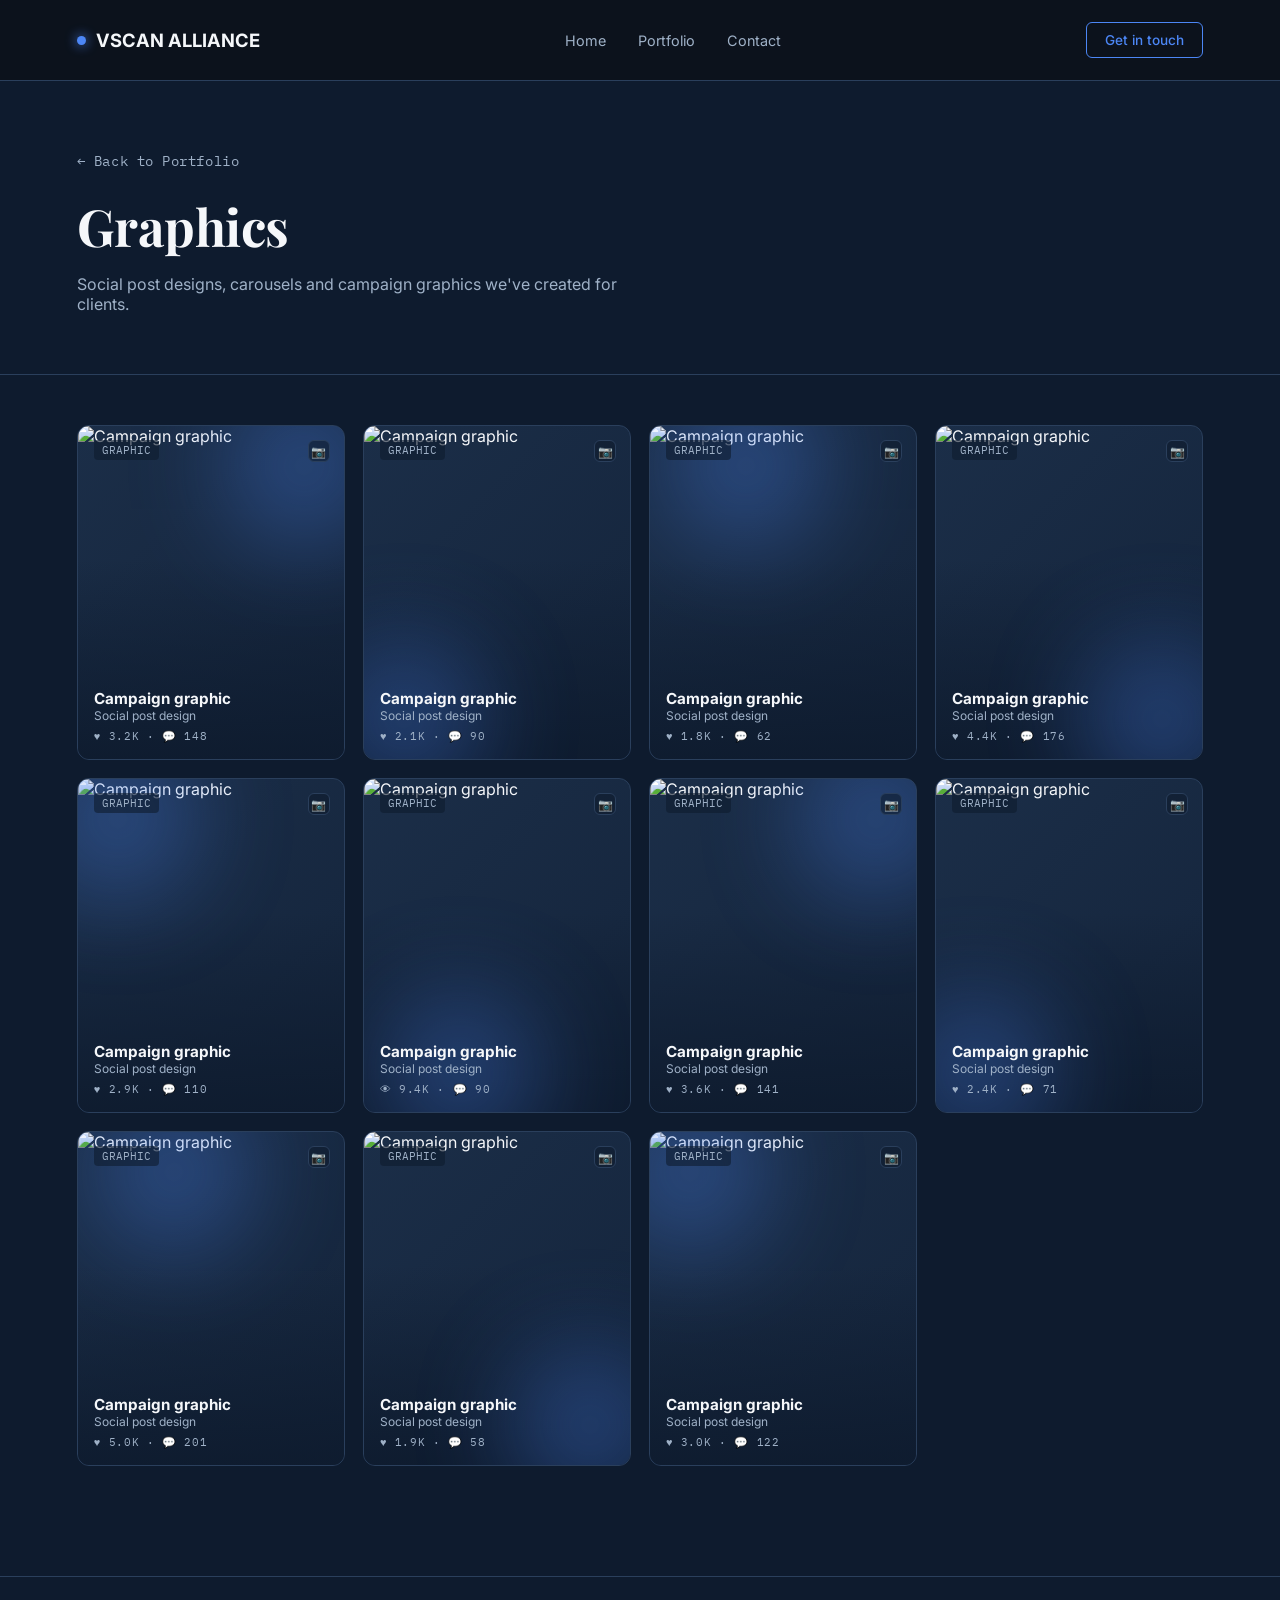
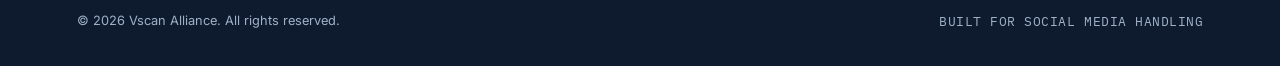
==== graphics.html @ eb7cdc83 "Add files via upload" ====
<!DOCTYPE html>
<html lang="en">
<head>
<meta charset="UTF-8">
<meta name="viewport" content="width=device-width, initial-scale=1.0">
<title>Graphics — Vscan Alliance</title>
<link rel="preconnect" href="https://fonts.googleapis.com">
<link href="https://fonts.googleapis.com/css2?family=Playfair+Display:ital,wght@0,600;0,700;1,600;1,700&family=Inter:wght@400;500;600&family=IBM+Plex+Mono:wght@400;500&display=swap" rel="stylesheet">
<link rel="stylesheet" href="style.css">
</head>
<body>

<nav>
  <div class="logo"><span class="logo-dot"></span>VSCAN ALLIANCE</div>
  <div class="links">
    <a href="index.html">Home</a>
    <a href="portfolio.html">Portfolio</a>
    <a href="index.html#contact">Contact</a>
  </div>
  <a href="index.html#contact" class="nav-cta">Get in touch</a>
</nav>

<section class="page-header">
  <a href="portfolio.html" class="back-link mono">← Back to Portfolio</a>
  <h1>Graphics</h1>
  <p>Social post designs, carousels and campaign graphics we've created for clients.</p>
</section>

<section style="padding-top:50px;">
  <div class="portfolio-grid" id="portfolioGrid"></div>
</section>

<div id="lightbox" class="lightbox">
  <div class="lightbox-close" id="lightboxClose">✕</div>
  <div class="lightbox-inner" id="lightboxInner"></div>
</div>

<footer>
  <div>© 2026 Vscan Alliance. All rights reserved.</div>
  <div class="mono">BUILT FOR SOCIAL MEDIA HANDLING</div>
</footer>

<script src="gallery.js"></script>
<script>
  const items = [
    { type:"graphic", src:"graphics/graphic1.jpeg", title:"Campaign graphic", desc:"Social post design", stats:"♥ 3.2K · 💬 148" },
    { type:"graphic", src:"graphics/graphic2.jpeg", title:"Campaign graphic", desc:"Social post design", stats:"♥ 2.1K · 💬 90" },
    { type:"graphic", src:"graphics/graphic3.jpeg", title:"Campaign graphic", desc:"Social post design", stats:"♥ 1.8K · 💬 62" },
    { type:"graphic", src:"graphics/graphic4.jpeg", title:"Campaign graphic", desc:"Social post design", stats:"♥ 4.4K · 💬 176" },
    { type:"graphic", src:"graphics/graphic5.jpeg", title:"Campaign graphic", desc:"Social post design", stats:"♥ 2.9K · 💬 110" },
    { type:"graphic", src:"graphics/graphic6.jpeg", title:"Campaign graphic", desc:"Social post design", stats:"👁 9.4K · 💬 90" },
    { type:"graphic", src:"graphics/graphic7.jpeg", title:"Campaign graphic", desc:"Social post design", stats:"♥ 3.6K · 💬 141" },
    { type:"graphic", src:"graphics/graphic8.jpeg", title:"Campaign graphic", desc:"Social post design", stats:"♥ 2.4K · 💬 71" },
    { type:"graphic", src:"graphics/graphic9.jpeg", title:"Campaign graphic", desc:"Social post design", stats:"♥ 5.0K · 💬 201" },
    { type:"graphic", src:"graphics/graphic10.jpeg", title:"Campaign graphic", desc:"Social post design", stats:"♥ 1.9K · 💬 58" },
    { type:"graphic", src:"graphics/graphic11.jpeg", title:"Campaign graphic", desc:"Social post design", stats:"♥ 3.0K · 💬 122" }
  ];
  initLightbox();
  renderGallery(items);
</script>

</body>
</html>
---- style.css ----
:root{
    --bg: #0E1B2E;
    --surface: #14243B;
    --surface-2: #1B2E48;
    --line: #2A3F5C;
    --text: #F5F7FA;
    --muted: #9FB1C7;
    --teal: #4C86F5;
    --violet: #E8A33D;
    --amber: #E8A33D;
  }
  *{box-sizing:border-box; margin:0; padding:0;}
  html{scroll-behavior:smooth;}
  body{
    background:var(--bg);
    color:var(--text);
    font-family:'Inter', sans-serif;
    overflow-x:hidden;
  }
  ::selection{ background:var(--teal); color:#0D1117; }
  a{color:inherit; text-decoration:none;}

  .mono{ font-family:'IBM Plex Mono', monospace; letter-spacing:0.04em; }
  h1,h2,h3{ font-family:'Playfair Display', serif; letter-spacing:-0.01em; font-weight:700; }
  .accent{ font-style:italic; color:var(--amber) !important; }

  /* ---------- NAV ---------- */
  nav{
    position:fixed; top:0; left:0; right:0; z-index:50;
    display:flex; justify-content:space-between; align-items:center;
    padding:22px 6vw;
    background:rgba(13,17,23,0.75);
    backdrop-filter:blur(10px);
    border-bottom:1px solid var(--line);
  }
  .logo{ font-size:1.15rem; font-weight:700; display:flex; align-items:center; gap:10px;}
  .logo-dot{ width:9px; height:9px; border-radius:50%; background:var(--teal); box-shadow:0 0 12px var(--teal); animation: pulse 2s infinite;}
  @keyframes pulse{ 0%,100%{opacity:1;} 50%{opacity:0.3;} }
  nav .links{ display:flex; gap:32px; font-size:0.9rem; color:var(--muted);}
  nav .links a:hover{ color:var(--teal); }
  .nav-cta{
    padding:9px 18px; border:1px solid var(--teal); border-radius:6px;
    color:var(--teal) !important; font-size:0.85rem; font-weight:500;
  }
  @media(max-width:720px){ nav .links{display:none;} }

  /* ---------- HERO ---------- */
  .hero{
    position:relative;
    min-height:100vh;
    display:flex; flex-direction:column; justify-content:center;
    padding:0 6vw;
    background-image:
      linear-gradient(var(--line) 1px, transparent 1px),
      linear-gradient(90deg, var(--line) 1px, transparent 1px);
    background-size:44px 44px;
    background-position:center;
  }
  .hero::before{
    content:"";
    position:absolute; inset:0;
    background:radial-gradient(ellipse 60% 50% at 50% 40%, rgba(13,17,23,0) 0%, var(--bg) 85%);
  }
  .scanline{
    position:absolute; left:0; right:0; height:140px;
    background:linear-gradient(180deg, transparent 0%, rgba(45,212,191,0.10) 45%, rgba(45,212,191,0.35) 50%, rgba(45,212,191,0.10) 55%, transparent 100%);
    top:-140px;
    animation: sweep 6s linear infinite;
    pointer-events:none;
  }
  @keyframes sweep{ 0%{ top:-140px; } 100%{ top:100%; } }

  .hero-inner{ position:relative; z-index:2; max-width:900px; }
  .hero-grid{ max-width:1180px; display:grid; grid-template-columns:1.05fr 0.85fr; gap:50px; align-items:center; }
  @media(max-width:900px){ .hero-grid{ grid-template-columns:1fr; } .hero-visual{ order:-1; margin-bottom:20px; } }

  /* phone mockup */
  .hero-visual{ position:relative; display:flex; justify-content:center; }
  .phone{
    width:270px; border:9px solid #0A1526; border-radius:34px;
    background:var(--surface); box-shadow:0 40px 80px rgba(0,0,0,0.55), 0 0 0 1px var(--line);
    position:relative;
  }
  .phone-notch{ width:70px; height:16px; background:#0A1526; border-radius:0 0 12px 12px; margin:0 auto 8px; }
  .phone-screen{ padding:0 14px 16px; }
  .post-header{ display:flex; align-items:center; gap:10px; padding:6px 0 12px; }
  .avatar{ width:32px; height:32px; border-radius:50%; background:linear-gradient(135deg, var(--teal), var(--violet)); flex-shrink:0; }
  .uname{ font-size:0.8rem; font-weight:600; }
  .uloc{ font-size:0.62rem; color:var(--muted); }
  .dots{ margin-left:auto; color:var(--muted); font-size:0.8rem; }
  .post-media{
    aspect-ratio:1/1; border-radius:10px; margin-bottom:10px;
    background:linear-gradient(145deg, var(--surface-2), var(--bg));
    display:flex; align-items:center; justify-content:center;
    border:1px solid var(--line);
  }
  .post-actions{ display:flex; align-items:center; gap:14px; padding:2px 0 8px; }
  .post-likes{ font-size:0.72rem; font-weight:600; margin-bottom:4px; }
  .post-caption{ font-size:0.72rem; color:var(--muted); line-height:1.5; }
  .post-caption b{ color:var(--text); }
  .tag-line{ color:var(--teal); margin-top:2px; }

  .badge{
    position:absolute; background:var(--surface); border:1px solid var(--line);
    border-radius:10px; padding:9px 14px; font-size:0.85rem; font-weight:600;
    box-shadow:0 12px 30px rgba(0,0,0,0.4); z-index:3;
    animation: float 4s ease-in-out infinite;
  }
  .badge span{ display:block; font-size:0.6rem; font-weight:400; color:var(--muted); margin-top:2px; }
  .badge-1{ top:6%; left:-8%; color:var(--violet); }
  .badge-2{ bottom:10%; right:-10%; color:var(--teal); animation-delay:1.4s; }
  @keyframes float{ 0%,100%{ transform:translateY(0); } 50%{ transform:translateY(-10px); } }
  @media(max-width:520px){ .badge-1{ left:0; } .badge-2{ right:0; } }
  .eyebrow{
    display:inline-flex; align-items:center; gap:8px;
    font-size:0.78rem; color:var(--teal); margin-bottom:22px;
    border:1px solid rgba(45,212,191,0.35); padding:6px 12px; border-radius:20px;
  }
  .hero h1{
    font-size:clamp(2.4rem, 6vw, 4.6rem);
    line-height:1.05; font-weight:700;
  }
  .hero h1 .accent{ color:var(--teal); }
  .hero p.sub{
    margin-top:24px; max-width:560px; color:var(--muted); font-size:1.05rem; line-height:1.6;
  }
  .hero-ctas{ margin-top:38px; display:flex; gap:16px; flex-wrap:wrap; }
  .btn-primary{
    background:var(--teal); color:#0E1B2E; font-weight:600; padding:14px 26px;
    border-radius:8px; font-size:0.95rem; display:inline-flex; align-items:center; gap:8px;
    transition:transform 0.15s ease;
  }
  .btn-primary:hover{ transform:translateY(-2px); }
  .btn-ghost{
    border:1px solid var(--line); padding:14px 26px; border-radius:8px; font-size:0.95rem; color:var(--text);
    transition:border-color 0.15s ease;
  }
  .btn-ghost:hover{ border-color:var(--muted); }

  .hero-tags{
    margin-top:56px; display:flex; gap:28px; flex-wrap:wrap;
    font-size:0.78rem; color:var(--muted);
  }
  .hero-tags span{ display:flex; align-items:center; gap:8px; }
  .hero-tags i{ width:6px; height:6px; background:var(--violet); border-radius:50%; }

  /* ---------- SECTION SHELL ---------- */
  section{ padding:110px 6vw; }
  .section-head{ max-width:640px; margin-bottom:56px; }
  .section-label{ color:var(--teal); font-size:0.8rem; margin-bottom:14px; display:block; }
  .section-head h2{ font-size:clamp(1.8rem, 3.4vw, 2.6rem); font-weight:600; }
  .section-head p{ color:var(--muted); margin-top:16px; line-height:1.6; }

  /* ---------- SERVICES ---------- */
  .services{ background:var(--surface); border-top:1px solid var(--line); border-bottom:1px solid var(--line); }
  .service-grid{ display:grid; grid-template-columns:repeat(auto-fit,minmax(240px,1fr)); gap:1px; background:var(--line); border:1px solid var(--line); border-radius:12px; overflow:hidden; }
  .service-card{ background:var(--surface); padding:32px 26px; position:relative; }
  .s-icon{ width:40px; height:40px; border-radius:10px; background:var(--surface-2); display:flex; align-items:center; justify-content:center; margin-bottom:16px; }
  .service-card .tag{ color:var(--muted); font-size:0.72rem; }
  .service-card h3{ margin-top:14px; font-size:1.15rem; font-weight:600; }
  .service-card p{ margin-top:10px; color:var(--muted); font-size:0.9rem; line-height:1.55; }
  .service-card:hover{ background:var(--surface-2); }

  /* ---------- PORTFOLIO ---------- */
  .portfolio-tabs{ display:flex; gap:10px; margin-bottom:34px; flex-wrap:wrap; }
  .tab{
    padding:9px 18px; border:1px solid var(--line); border-radius:20px; font-size:0.82rem; color:var(--muted); cursor:pointer;
    transition:all 0.15s ease;
  }
  .tab.active, .tab:hover{ border-color:var(--teal); color:var(--teal); }
  .portfolio-grid{ display:grid; grid-template-columns:repeat(auto-fill,minmax(230px,1fr)); gap:18px; }
  .p-tile{
    aspect-ratio:4/5; border-radius:12px; border:1px solid var(--line);
    background:linear-gradient(135deg, var(--surface-2), var(--surface));
    display:flex; flex-direction:column; justify-content:flex-end; padding:16px;
    position:relative; overflow:hidden; cursor:pointer;
  }
  .p-tile:hover{ border-color:var(--teal); }
  .p-tile .media{ position:absolute; inset:0; z-index:0; }
  .p-tile .media img, .p-tile .media video{ width:100%; height:100%; object-fit:cover; display:block; }
  .p-tile .scrim{
    position:absolute; inset:0; z-index:0;
    background:linear-gradient(180deg, rgba(14,27,46,0) 40%, rgba(14,27,46,0.92) 100%);
  }
  .p-tile .play-icon{
    position:absolute; top:50%; left:50%; transform:translate(-50%,-50%); z-index:1;
    width:44px; height:44px; border-radius:50%; background:rgba(14,27,46,0.55);
    display:flex; align-items:center; justify-content:center; border:1px solid rgba(255,255,255,0.3);
  }
  .p-tile::before{
    content:attr(data-kind); position:absolute; top:14px; left:16px; z-index:1;
    font-family:'IBM Plex Mono',monospace; font-size:0.68rem; color:var(--muted);
    background:rgba(14,27,46,0.6); padding:3px 8px; border-radius:4px;
  }
  .p-tile .glow{ position:absolute; width:160px; height:160px; border-radius:50%; filter:blur(50px); opacity:0.35; }
  .p-tile .glow{ position:absolute; width:160px; height:160px; border-radius:50%; filter:blur(50px); opacity:0.35; z-index:0; }
  .p-tile .platform{
    position:absolute; top:14px; right:14px; width:22px; height:22px; border-radius:6px;
    display:flex; align-items:center; justify-content:center; background:rgba(14,27,46,0.6); border:1px solid var(--line);
    z-index:1; font-size:0.75rem;
  }
  .p-tile .stats{ display:flex; gap:12px; margin-top:6px; position:relative; z-index:1; }
  .p-tile .stats span{ display:flex; align-items:center; gap:4px; font-size:0.68rem; color:var(--muted); }
  .p-tile h4, .p-tile > span{ position:relative; z-index:1; }

  .lightbox{
    display:none; position:fixed; inset:0; z-index:200; background:rgba(6,12,22,0.92);
    align-items:center; justify-content:center; padding:5vh 4vw;
  }
  .lightbox.open{ display:flex; }
  .lightbox-inner{ max-width:900px; max-height:90vh; width:100%; }
  .lightbox-inner img, .lightbox-inner video{ width:100%; max-height:88vh; object-fit:contain; border-radius:10px; display:block; margin:0 auto; }
  .lightbox-close{
    position:absolute; top:24px; right:32px; font-size:1.4rem; color:var(--text); cursor:pointer;
    width:40px; height:40px; display:flex; align-items:center; justify-content:center;
    border:1px solid var(--line); border-radius:50%;
  }
  .lightbox-close:hover{ border-color:var(--teal); color:var(--teal); }
  .p-tile h4{ font-size:0.95rem; position:relative; z-index:1; }
  .p-tile span{ font-size:0.75rem; color:var(--muted); position:relative; z-index:1; }

  .portfolio-note{
    margin-top:30px; padding:16px 20px; border:1px dashed var(--line); border-radius:10px;
    font-size:0.85rem; color:var(--muted); line-height:1.6;
  }
  .portfolio-note b{ color:var(--text); }

  /* ---------- PROCESS ---------- */
  .process-list{ display:flex; flex-direction:column; }
  .process-row{
    display:grid; grid-template-columns:70px 1fr; gap:20px;
    padding:26px 0; border-bottom:1px solid var(--line);
  }
  .process-row:first-child{ border-top:1px solid var(--line); }
  .process-row .num{ font-family:'IBM Plex Mono',monospace; color:var(--violet); font-size:0.95rem; }
  .process-row h3{ font-size:1.1rem; font-weight:600; }
  .process-row p{ color:var(--muted); font-size:0.9rem; margin-top:6px; max-width:560px; line-height:1.55;}

  /* ---------- CONTACT ---------- */
  .contact-wrap{ display:grid; grid-template-columns:1fr 1fr; gap:60px; }
  @media(max-width:860px){ .contact-wrap{ grid-template-columns:1fr; } }
  .contact-info .item{ margin-bottom:26px; }
  .contact-info .item .k{ color:var(--muted); font-size:0.78rem; margin-bottom:6px; }
  .contact-info .item .v{ font-size:1.05rem; font-weight:500; }
  .contact-info .item .v a:hover{ color:var(--teal); }

  form{ display:flex; flex-direction:column; gap:16px; }
  .field label{ display:block; font-size:0.8rem; color:var(--muted); margin-bottom:8px; }
  .field input, .field select, .field textarea{
    width:100%; background:var(--surface); border:1px solid var(--line); border-radius:8px;
    padding:12px 14px; color:var(--text); font-family:'Inter',sans-serif; font-size:0.92rem;
  }
  .field input:focus, .field select:focus, .field textarea:focus{ outline:none; border-color:var(--teal); }
  .field textarea{ resize:vertical; min-height:90px; }
  .submit-btn{
    background:var(--teal); color:#0E1B2E; font-weight:600; padding:14px; border:none; border-radius:8px;
    font-size:0.95rem; cursor:pointer; margin-top:6px;
  }
  .submit-btn:hover{ filter:brightness(1.08); }

  footer{
    padding:36px 6vw; border-top:1px solid var(--line); display:flex; justify-content:space-between;
    color:var(--muted); font-size:0.8rem; flex-wrap:wrap; gap:12px;
  }

  /* ---------- SUB-PAGE HEADER ---------- */
  .page-header{
    padding:150px 6vw 60px;
    border-bottom:1px solid var(--line);
  }
  .back-link{ display:inline-flex; align-items:center; gap:6px; color:var(--muted); font-size:0.85rem; margin-bottom:22px; }
  .back-link:hover{ color:var(--teal); }
  .page-header h1{ font-size:clamp(2rem, 4.5vw, 3.2rem); }
  .page-header p{ color:var(--muted); margin-top:14px; max-width:560px; }

  /* ---------- PORTFOLIO HUB ---------- */
  .hub-grid{ display:grid; grid-template-columns:repeat(auto-fit,minmax(280px,1fr)); gap:24px; }
  .hub-card{
    border:1px solid var(--line); border-radius:16px; overflow:hidden;
    background:var(--surface); display:flex; flex-direction:column; transition:border-color 0.15s ease, transform 0.15s ease;
  }
  .hub-card:hover{ border-color:var(--teal); transform:translateY(-4px); }
  .hub-cover{
    aspect-ratio:16/10; background:linear-gradient(135deg, var(--surface-2), var(--bg));
    display:flex; align-items:center; justify-content:center; position:relative; overflow:hidden;
  }
  .hub-cover img{ width:100%; height:100%; object-fit:cover; }
  .hub-cover .hub-icon{ font-size:2.2rem; opacity:0.5; }
  .hub-body{ padding:22px 24px; }
  .hub-body h3{ font-size:1.25rem; }
  .hub-body p{ color:var(--muted); font-size:0.88rem; margin-top:8px; }
  .hub-count{ color:var(--teal); font-size:0.78rem; margin-top:12px; display:block; }

  /* ---------- PREVIEW STRIP (index.html) ---------- */
  .preview-note{ text-align:center; margin-top:34px; }
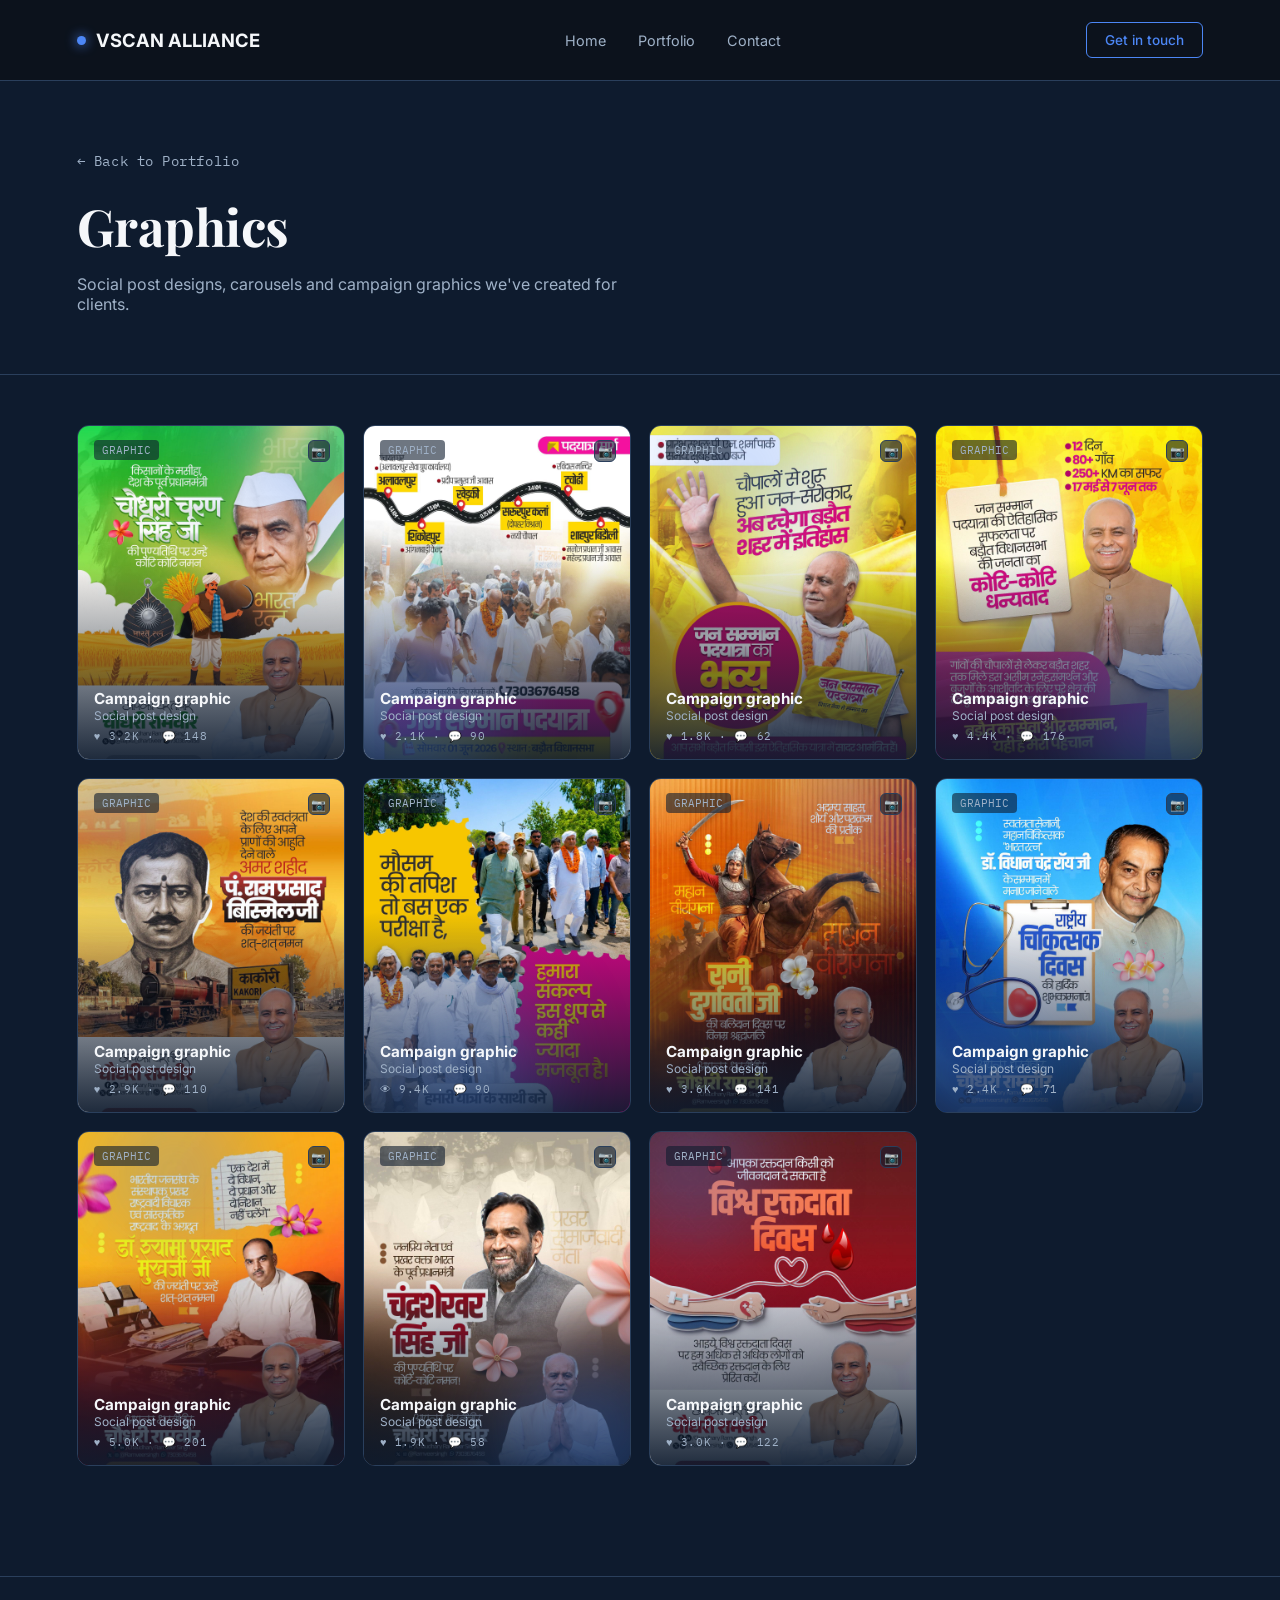
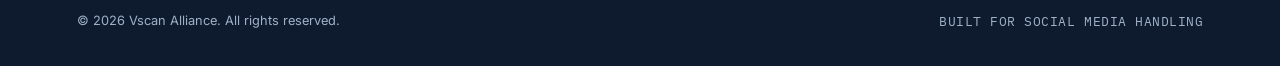
==== commit c427a98b: "Add files via upload" ====
--- a/graphics.html
+++ b/graphics.html
@@ -43,17 +43,17 @@
 <script src="gallery.js"></script>
 <script>
   const items = [
-    { type:"graphic", src:"graphics/graphic1.jpeg", title:"Campaign graphic", desc:"Social post design", stats:"♥ 3.2K · 💬 148" },
-    { type:"graphic", src:"graphics/graphic2.jpeg", title:"Campaign graphic", desc:"Social post design", stats:"♥ 2.1K · 💬 90" },
-    { type:"graphic", src:"graphics/graphic3.jpeg", title:"Campaign graphic", desc:"Social post design", stats:"♥ 1.8K · 💬 62" },
-    { type:"graphic", src:"graphics/graphic4.jpeg", title:"Campaign graphic", desc:"Social post design", stats:"♥ 4.4K · 💬 176" },
-    { type:"graphic", src:"graphics/graphic5.jpeg", title:"Campaign graphic", desc:"Social post design", stats:"♥ 2.9K · 💬 110" },
-    { type:"graphic", src:"graphics/graphic6.jpeg", title:"Campaign graphic", desc:"Social post design", stats:"👁 9.4K · 💬 90" },
-    { type:"graphic", src:"graphics/graphic7.jpeg", title:"Campaign graphic", desc:"Social post design", stats:"♥ 3.6K · 💬 141" },
-    { type:"graphic", src:"graphics/graphic8.jpeg", title:"Campaign graphic", desc:"Social post design", stats:"♥ 2.4K · 💬 71" },
-    { type:"graphic", src:"graphics/graphic9.jpeg", title:"Campaign graphic", desc:"Social post design", stats:"♥ 5.0K · 💬 201" },
-    { type:"graphic", src:"graphics/graphic10.jpeg", title:"Campaign graphic", desc:"Social post design", stats:"♥ 1.9K · 💬 58" },
-    { type:"graphic", src:"graphics/graphic11.jpeg", title:"Campaign graphic", desc:"Social post design", stats:"♥ 3.0K · 💬 122" }
+    { type:"graphic", src:"graphic1.jpeg", title:"Campaign graphic", desc:"Social post design", stats:"♥ 3.2K · 💬 148" },
+    { type:"graphic", src:"graphic2.jpeg", title:"Campaign graphic", desc:"Social post design", stats:"♥ 2.1K · 💬 90" },
+    { type:"graphic", src:"graphic3.jpeg", title:"Campaign graphic", desc:"Social post design", stats:"♥ 1.8K · 💬 62" },
+    { type:"graphic", src:"graphic4.jpeg", title:"Campaign graphic", desc:"Social post design", stats:"♥ 4.4K · 💬 176" },
+    { type:"graphic", src:"graphic5.jpeg", title:"Campaign graphic", desc:"Social post design", stats:"♥ 2.9K · 💬 110" },
+    { type:"graphic", src:"graphic6.jpeg", title:"Campaign graphic", desc:"Social post design", stats:"👁 9.4K · 💬 90" },
+    { type:"graphic", src:"graphic7.jpeg", title:"Campaign graphic", desc:"Social post design", stats:"♥ 3.6K · 💬 141" },
+    { type:"graphic", src:"graphic8.jpeg", title:"Campaign graphic", desc:"Social post design", stats:"♥ 2.4K · 💬 71" },
+    { type:"graphic", src:"graphic9.jpeg", title:"Campaign graphic", desc:"Social post design", stats:"♥ 5.0K · 💬 201" },
+    { type:"graphic", src:"graphic10.jpeg", title:"Campaign graphic", desc:"Social post design", stats:"♥ 1.9K · 💬 58" },
+    { type:"graphic", src:"graphic11.jpeg", title:"Campaign graphic", desc:"Social post design", stats:"♥ 3.0K · 💬 122" }
   ];
   initLightbox();
   renderGallery(items);
--- a/style.css
+++ b/style.css
@@ -293,3 +293,10 @@
 
   /* ---------- PREVIEW STRIP (index.html) ---------- */
   .preview-note{ text-align:center; margin-top:34px; }
+
+  /* ---------- EMBEDDED DRIVE FOLDER ---------- */
+  .drive-embed-wrap{
+    border:1px solid var(--line); border-radius:14px; overflow:hidden;
+    background:var(--surface); min-height:70vh;
+  }
+  .drive-embed{ width:100%; height:75vh; border:none; display:block; background:var(--text); }
